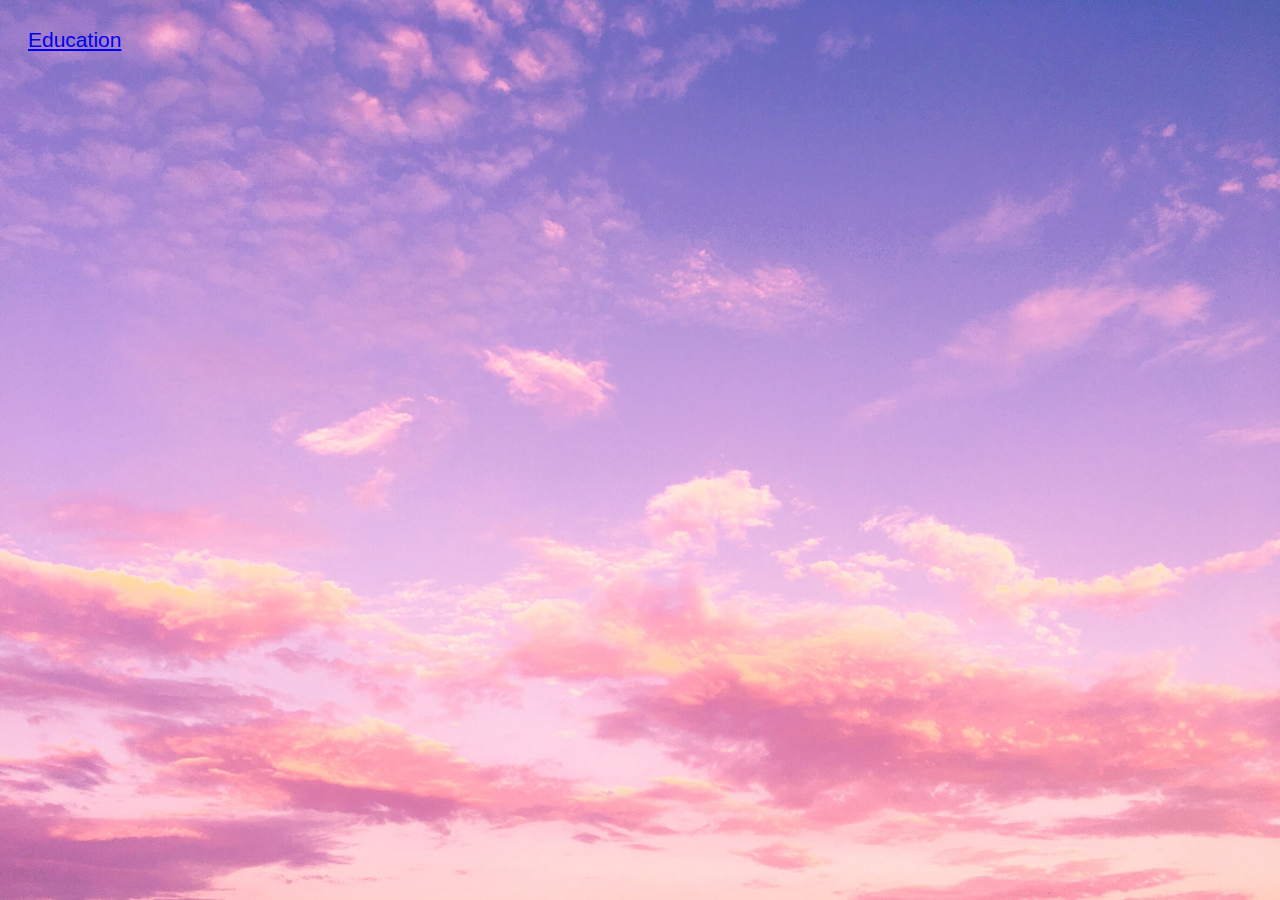
==== education.html @ 1e3a680b "my html project" ====
<!DOCTYPE html>
<html lang="en">
<head>
    <meta charset="UTF-8">
    <meta name="viewport" content="width=device-width, initial-scale=1.0">
    <title>Education</title>
    <link rel="stylesheet" href="main.css">
</head>
<body>
    <a href="https://isg.rnu.tn" class="circle-link">Education</a>
    
</body>
</html>
---- main.css ----
body{
    background-image: url(bg3.jpg);
    background-size: cover;
    background-repeat: no-repeat;
}
h1{text-align: center;
    -webkit-text-fill-color: rgb(88, 27, 142);
text-decoration: underline;}
p{-webkit-text-fill-color: rgb(88, 27, 142);}
body {
    font-size: 21px;
    font-family: Arial, sans-serif;
    text-align: left;
    padding: 50px;
}
body{text-emphasis-color: rgb(23, 145, 156);}
body {
    font-family: Arial, sans-serif;
    padding: 20px;
}

.form-container {
    max-width: 400px;
    margin: 0 auto;
}

label {
    display: block;
    margin-bottom: 5px;
}

input[type="tel"] {
    width: 100%;
    padding: 10px;
    margin-bottom: 15px;
    border: 1px solid #ccc;
    border-radius: 4px;
}
h2 {color: rgb(150, 97, 200);
}
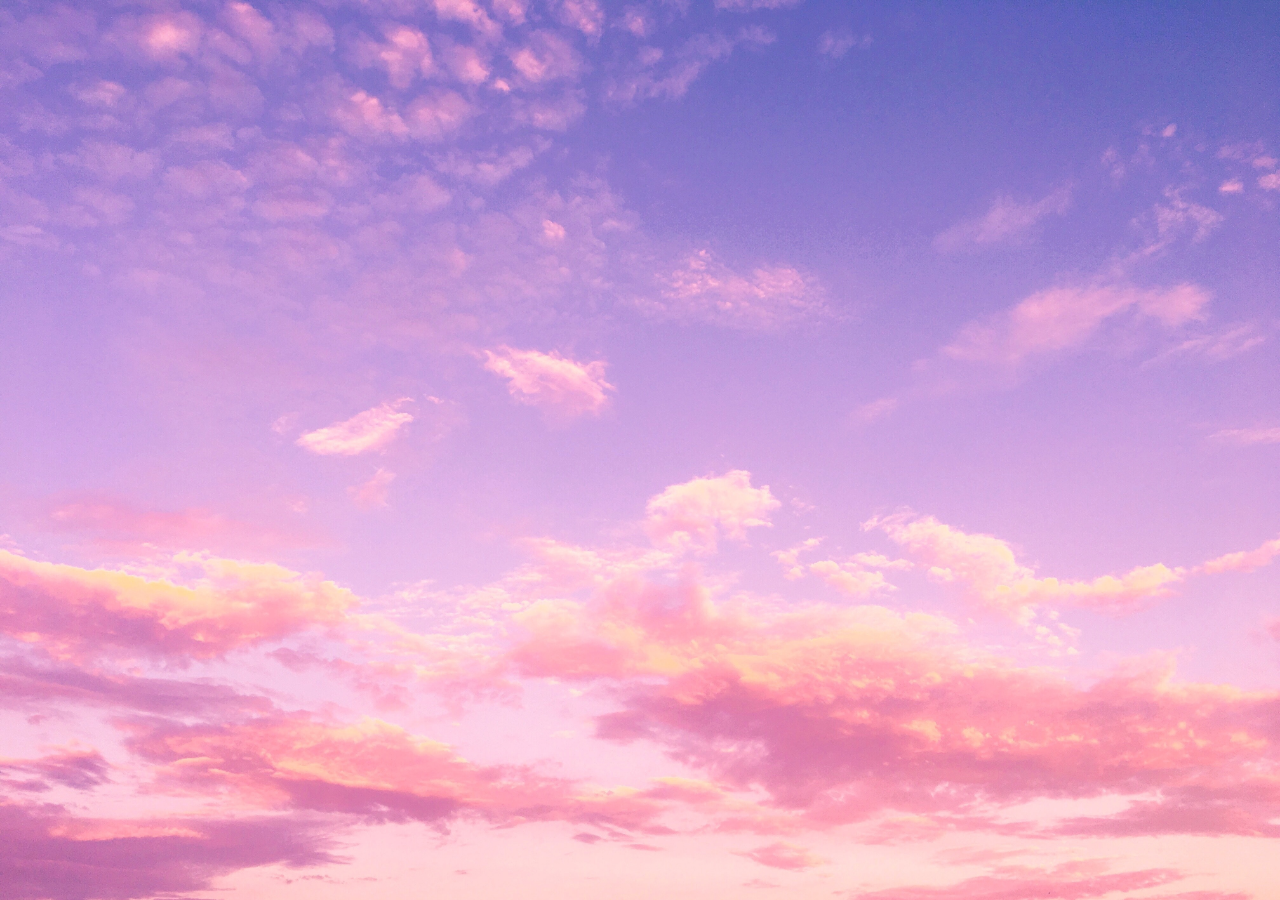
==== commit 62c385c6: "leaning html and css" ====
--- a/education.html
+++ b/education.html
@@ -7,7 +7,7 @@
     <link rel="stylesheet" href="main.css">
 </head>
 <body>
-    <a href="https://isg.rnu.tn" class="circle-link">Education</a>
+    
     
 </body>
 </html>--- a/main.css
+++ b/main.css
@@ -37,4 +37,4 @@
     border-radius: 4px;
 }
 h2 {color: rgb(150, 97, 200);
-}+}
